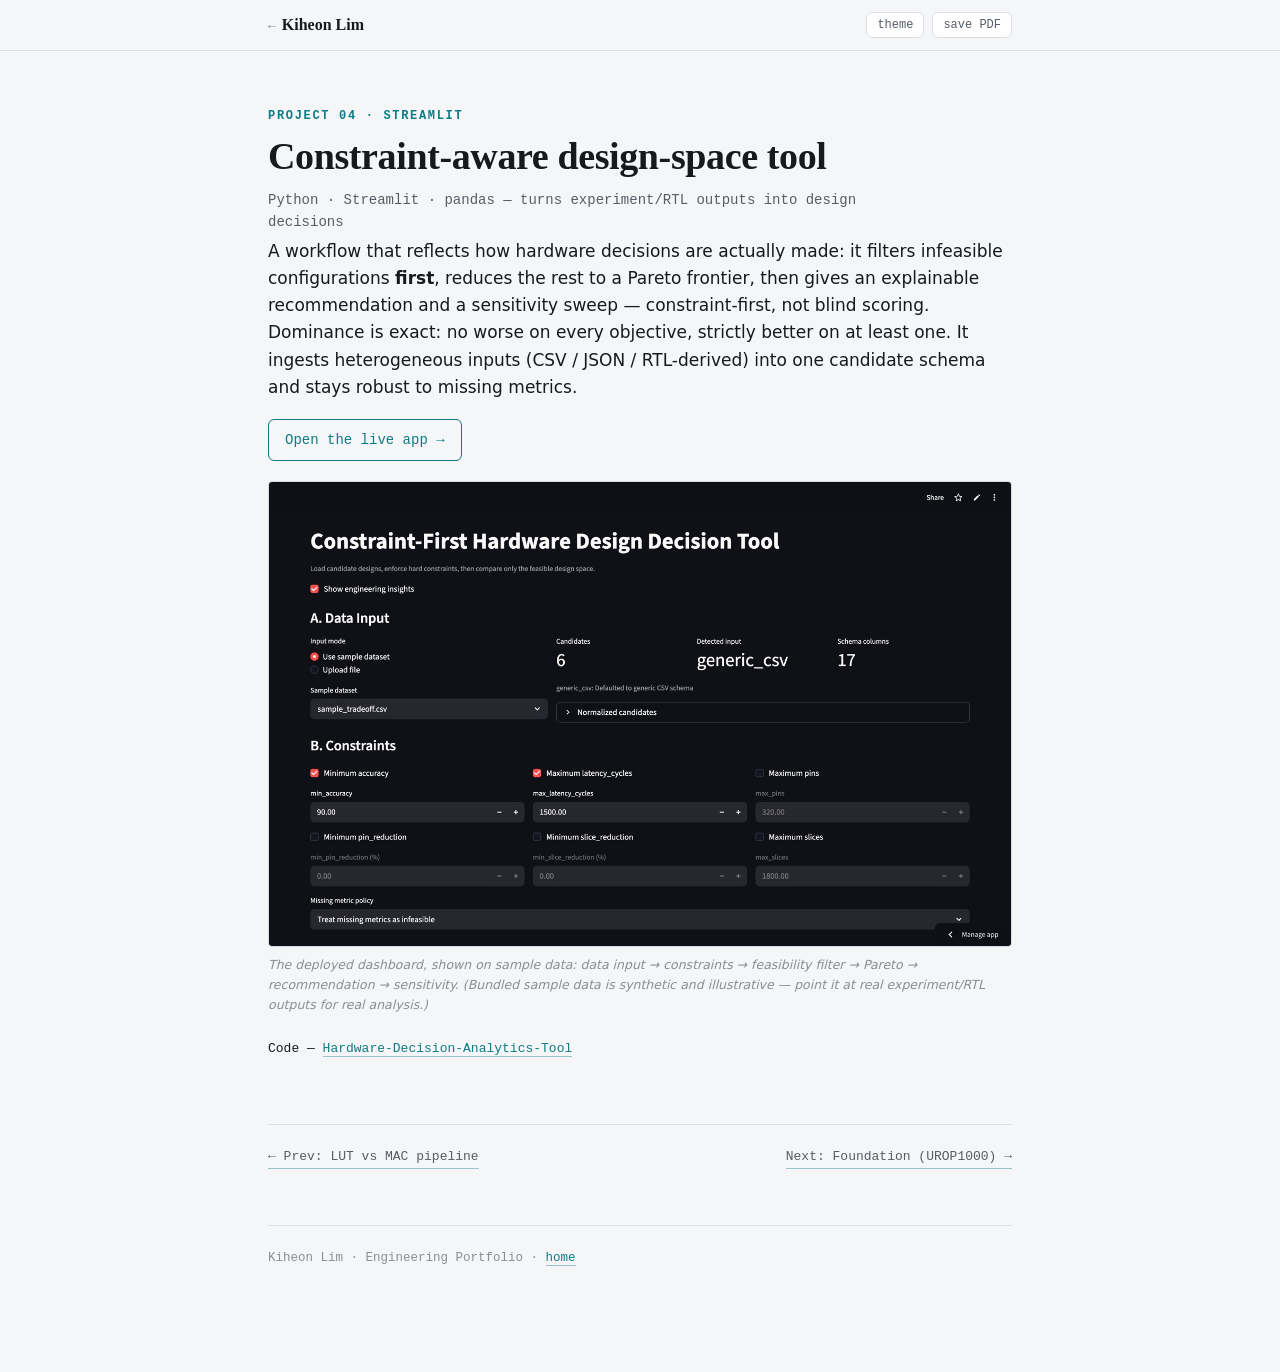
==== projects/decision-tool.html @ 4f08d42a "Restructure into multi-page site: landing + per-project detail pages Shared styles.css/script.js, pr" ====
<!DOCTYPE html>
<html lang="en">
<head>
  <meta charset="UTF-8" />
  <meta name="viewport" content="width=device-width, initial-scale=1.0" />
  <title>Constraint-aware design-space tool — Kiheon Lim</title>
  <meta name="description" content="A deployed Streamlit tool that turns experiment/RTL outputs into design decisions: feasibility filter → Pareto → explainable recommendation." />
  <meta name="theme-color" content="#0E7C86" />
  <meta property="og:title" content="Constraint-aware design-space tool" />
  <meta property="og:description" content="Deployed constraint-first decision dashboard: feasibility → Pareto → recommendation → sensitivity." />
  <link rel="stylesheet" href="/styles.css" />
  <script>(function(){try{var t=localStorage.getItem('theme');if(t)document.documentElement.setAttribute('data-theme',t);}catch(e){}})();</script>
</head>
<body>
  <nav class="nav">
    <div class="nav-inner">
      <a class="nav-home" href="/"><span class="back">←</span>Kiheon Lim</a>
      <div class="nav-ctrl">
        <button id="themeBtn" type="button" aria-label="Toggle light or dark theme">theme</button>
        <button id="printBtn" type="button" aria-label="Save as PDF">save PDF</button>
      </div>
    </div>
  </nav>

  <div class="wrap content">
    <header class="proj-header">
      <div class="eyebrow">Project 04 · Streamlit</div>
      <h1>Constraint-aware design-space tool</h1>
      <p class="lede">Python · Streamlit · pandas — turns experiment/RTL outputs into design decisions</p>
    </header>

    <p>A workflow that reflects how hardware decisions are actually made: it filters infeasible configurations <strong>first</strong>, reduces the rest to a Pareto frontier, then gives an explainable recommendation and a sensitivity sweep — constraint-first, not blind scoring. Dominance is exact: no worse on every objective, strictly better on at least one. It ingests heterogeneous inputs (CSV / JSON / RTL-derived) into one candidate schema and stays robust to missing metrics.</p>

    <p style="margin:18px 0;">
      <a href="https://hardware-aware-neural-network-trade-off-analysis-dashboard-esw.streamlit.app" style="font-family:var(--mono);font-size:14px;border:1px solid var(--accent);border-radius:6px;padding:9px 16px;display:inline-block;">Open the live app →</a>
    </p>

    <figure>
      <img class="fig-img" src="/assets/tool_ui.jpg" alt="Screenshot of the deployed Streamlit decision tool showing data input, constraints, and the feasible-candidate view" />
      <figcaption>The deployed dashboard, shown on sample data: data input → constraints → feasibility filter → Pareto → recommendation → sensitivity. (Bundled sample data is synthetic and illustrative — point it at real experiment/RTL outputs for real analysis.)</figcaption>
    </figure>

    <p style="margin-top:24px;font-family:var(--mono);font-size:13px;">Code — <a href="https://github.com/jkhlim125/Hardware-Decision-Analytics-Tool">Hardware-Decision-Analytics-Tool</a></p>

    <div class="prevnext">
      <a href="/projects/lut-vs-mac.html">← Prev: LUT vs MAC pipeline</a>
      <a href="/projects/foundation.html">Next: Foundation (UROP1000) →</a>
    </div>
    <footer class="site">Kiheon Lim · Engineering Portfolio · <a href="/">home</a></footer>
  </div>
  <script src="/script.js"></script>
</body>
</html>
---- styles.css ----
/* ===== Kiheon Lim — portfolio site ===== */
:root {
  --paper:#F5F6F7; --surface:#FFFFFF; --ink:#17191D; --muted:#565D65;
  --faint:#878E96; --rule:#DBDFE3; --accent:#0E7C86; --accent-soft:#E4F0F1;
  --serif:'Charter','Iowan Old Style','Palatino Linotype',Georgia,'Times New Roman',serif;
  --sans:system-ui,-apple-system,'Segoe UI',Roboto,Helvetica,Arial,sans-serif;
  --mono:ui-monospace,'SF Mono','JetBrains Mono',Menlo,Consolas,monospace;
}
@media (prefers-color-scheme: dark) {
  :root {
    --paper:#0F1113; --surface:#16191C; --ink:#E7E9EB; --muted:#9AA1A8;
    --faint:#6C737B; --rule:#262A2F; --accent:#38B2BD; --accent-soft:#122F34;
  }
}
:root[data-theme="light"] {
  --paper:#F5F6F7; --surface:#FFFFFF; --ink:#17191D; --muted:#565D65;
  --faint:#878E96; --rule:#DBDFE3; --accent:#0E7C86; --accent-soft:#E4F0F1;
}
:root[data-theme="dark"] {
  --paper:#0F1113; --surface:#16191C; --ink:#E7E9EB; --muted:#9AA1A8;
  --faint:#6C737B; --rule:#262A2F; --accent:#38B2BD; --accent-soft:#122F34;
}

* { box-sizing:border-box; }
html { background:var(--paper); scroll-behavior:smooth; }
body {
  margin:0; background:var(--paper); color:var(--ink);
  font-family:var(--sans); font-size:17px; line-height:1.6; -webkit-font-smoothing:antialiased;
}
.wrap { max-width:800px; margin:0 auto; padding:0 28px 96px; }

h1,h2,h3 { font-family:var(--serif); font-weight:600; text-wrap:balance; line-height:1.18; }
.eyebrow { font-family:var(--mono); font-size:12px; letter-spacing:.14em; text-transform:uppercase; color:var(--accent); font-weight:600; }
p { margin:0 0 1em; }
a { color:var(--accent); text-decoration:none; }
a:focus-visible, button:focus-visible { outline:2px solid var(--accent); outline-offset:2px; border-radius:2px; }
strong { font-weight:650; }
em { font-style:italic; }

/* ---- top nav ---- */
.nav {
  position:sticky; top:0; z-index:40; background:color-mix(in srgb, var(--paper) 88%, transparent);
  backdrop-filter:blur(8px); border-bottom:1px solid var(--rule);
}
.nav-inner { max-width:800px; margin:0 auto; padding:12px 28px; display:flex; align-items:center; justify-content:space-between; gap:16px; }
.nav-home { font-family:var(--serif); font-weight:600; font-size:16px; color:var(--ink); }
.nav-home:hover { color:var(--accent); }
.nav-home .back { color:var(--faint); font-family:var(--mono); font-size:13px; margin-right:6px; }
.nav-ctrl { display:flex; gap:8px; }
.nav-ctrl button {
  font-family:var(--mono); font-size:12px; color:var(--muted); background:var(--surface);
  border:1px solid var(--rule); border-radius:6px; padding:6px 10px; cursor:pointer; line-height:1;
  transition:border-color .15s, color .15s;
}
.nav-ctrl button:hover { color:var(--accent); border-color:var(--accent); }

/* ---- hero (home) ---- */
.hero { padding:64px 0 8px; }
.hero h1 { font-size:clamp(38px,7vw,52px); margin:8px 0 8px; letter-spacing:-.015em; }
.hero .tagline { font-size:20px; color:var(--muted); font-family:var(--serif); font-style:italic; margin:0 0 22px; max-width:60ch; }
.focus-line { font-family:var(--mono); font-size:13px; color:var(--ink); background:var(--accent-soft); border-left:2px solid var(--accent); padding:11px 15px; margin:0 0 30px; border-radius:0 3px 3px 0; }
.meta { display:flex; flex-wrap:wrap; gap:6px 22px; font-family:var(--mono); font-size:13px; color:var(--muted); padding-top:18px; border-top:1px solid var(--rule); }
.meta a { color:var(--muted); }
.meta a:hover { color:var(--accent); }

/* ---- section label ---- */
.section-label { font-family:var(--mono); font-size:12px; letter-spacing:.12em; text-transform:uppercase; color:var(--faint); margin:56px 0 20px; padding-bottom:10px; border-bottom:1px solid var(--rule); }

/* ---- project cards ---- */
.cards { display:grid; grid-template-columns:1fr 1fr; gap:16px; }
@media (max-width:640px){ .cards { grid-template-columns:1fr; } }
.card {
  display:flex; flex-direction:column; border:1px solid var(--rule); border-radius:6px;
  background:var(--surface); padding:20px 20px 18px; text-decoration:none; color:var(--ink);
  transition:border-color .15s, transform .15s;
}
.card:hover { border-color:var(--accent); transform:translateY(-2px); }
.card.featured { grid-column:1 / -1; }
.card .c-no { font-family:var(--mono); font-size:12px; color:var(--faint); font-weight:600; letter-spacing:.06em; }
.card h3 { font-size:20px; margin:6px 0 8px; }
.card .c-desc { font-size:14.5px; color:var(--muted); margin:0 0 14px; line-height:1.5; }
.card .c-stat { font-family:var(--mono); font-size:13px; color:var(--accent); font-variant-numeric:tabular-nums; margin-bottom:12px; }
.card .c-foot { margin-top:auto; display:flex; align-items:center; justify-content:space-between; gap:10px; }
.tags { display:flex; flex-wrap:wrap; gap:6px; }
.tag { font-family:var(--mono); font-size:11px; color:var(--muted); border:1px solid var(--rule); border-radius:20px; padding:2px 8px; }
.card .go { font-family:var(--mono); font-size:12.5px; color:var(--accent); white-space:nowrap; }

/* ---- project detail header ---- */
.proj-header { padding:56px 0 4px; }
.proj-header h1 { font-size:clamp(28px,5vw,38px); margin:8px 0 10px; letter-spacing:-.01em; }
.proj-header .lede { font-family:var(--mono); font-size:14px; color:var(--muted); margin:0; }

/* ---- content blocks (shared with detail pages) ---- */
h2 { font-size:24px; margin:44px 0 4px; }
h3.blk { font-size:17px; margin:32px 0 8px; color:var(--ink); font-family:var(--serif); }
h3.blk .k { font-family:var(--mono); font-size:12px; color:var(--accent); text-transform:uppercase; letter-spacing:.08em; display:block; margin-bottom:2px; font-weight:600; }
.content p, .content ul { max-width:70ch; }
ul.tight { margin:6px 0 0; padding-left:18px; }
ul.tight li { margin-bottom:6px; }
p code, li code { background:var(--surface); border:1px solid var(--rule); padding:.5px 4px; border-radius:3px; font-family:var(--mono); font-size:13px; }
.content a { border-bottom:1px solid color-mix(in srgb, var(--accent) 40%, transparent); }
.content a:hover { border-bottom-color:var(--accent); }

/* results stat row */
.results { display:flex; flex-wrap:wrap; gap:0; border:1px solid var(--rule); border-radius:4px; margin:20px 0; overflow:hidden; }
.results .r { flex:1 1 150px; padding:15px 18px; border-right:1px solid var(--rule); }
.results .r:last-child { border-right:none; }
.results .v { font-family:var(--mono); font-size:25px; font-weight:600; color:var(--ink); font-variant-numeric:tabular-nums; line-height:1; }
.results .v .u { font-size:14px; color:var(--muted); }
.results .l { font-size:12.5px; color:var(--muted); margin-top:6px; line-height:1.35; }
.results .r.key .v { color:var(--accent); }

/* tables */
.tbl-scroll { overflow-x:auto; margin:16px 0 6px; }
table { border-collapse:collapse; width:100%; font-size:14px; }
th,td { text-align:left; padding:7px 14px 7px 0; border-bottom:1px solid var(--rule); white-space:nowrap; }
th { font-family:var(--mono); font-size:11.5px; letter-spacing:.06em; text-transform:uppercase; color:var(--faint); font-weight:600; }
td { font-family:var(--mono); color:var(--ink); font-variant-numeric:tabular-nums; }
td.t { font-family:var(--sans); white-space:normal; color:var(--muted); }
.num { text-align:right; }
caption { caption-side:bottom; text-align:left; font-size:12.5px; color:var(--faint); padding-top:8px; font-style:italic; }

/* figures */
figure { margin:20px 0; }
.fig-img { display:block; width:100%; height:auto; border:1px solid var(--rule); border-radius:4px; background:#fff; }
.fig-col { display:flex; flex-direction:column; gap:16px; }
.fig-lbl { font-family:var(--mono); font-size:12px; color:var(--accent); font-weight:600; margin-bottom:5px; }
figcaption { font-size:12.5px; color:var(--faint); margin-top:8px; font-style:italic; }
.fig-2 { display:grid; grid-template-columns:1fr 1fr; gap:12px; }
@media (max-width:640px){ .fig-2 { grid-template-columns:1fr; } }

.proj-specs { display:flex; flex-wrap:wrap; gap:4px 20px; font-family:var(--mono); font-size:12.5px; color:var(--muted); margin:14px 0 6px; }
.proj-specs b { color:var(--ink); font-weight:600; }

/* prev/next */
.prevnext { display:flex; justify-content:space-between; gap:16px; margin-top:64px; padding-top:22px; border-top:1px solid var(--rule); font-family:var(--mono); font-size:13px; }
.prevnext a { color:var(--muted); }
.prevnext a:hover { color:var(--accent); }
.prevnext .disabled { color:var(--faint); opacity:.4; pointer-events:none; }

footer.site { margin-top:56px; padding:22px 0 8px; border-top:1px solid var(--rule); font-family:var(--mono); font-size:12.5px; color:var(--faint); }

@media (prefers-reduced-motion:reduce){ html{ scroll-behavior:auto; } * { transition:none !important; } }

@media print {
  :root { --paper:#fff; --surface:#fff; --ink:#111; --muted:#444; --faint:#777; --rule:#ccc; --accent:#0E7C86; --accent-soft:#eef5f5; }
  .nav, .prevnext, .nav-ctrl { display:none; }
  body { font-size:11pt; }
  .wrap { padding:0; max-width:none; }
  section, .results, .tbl-scroll, figure { page-break-inside:avoid; }
  a { color:#111; }
}
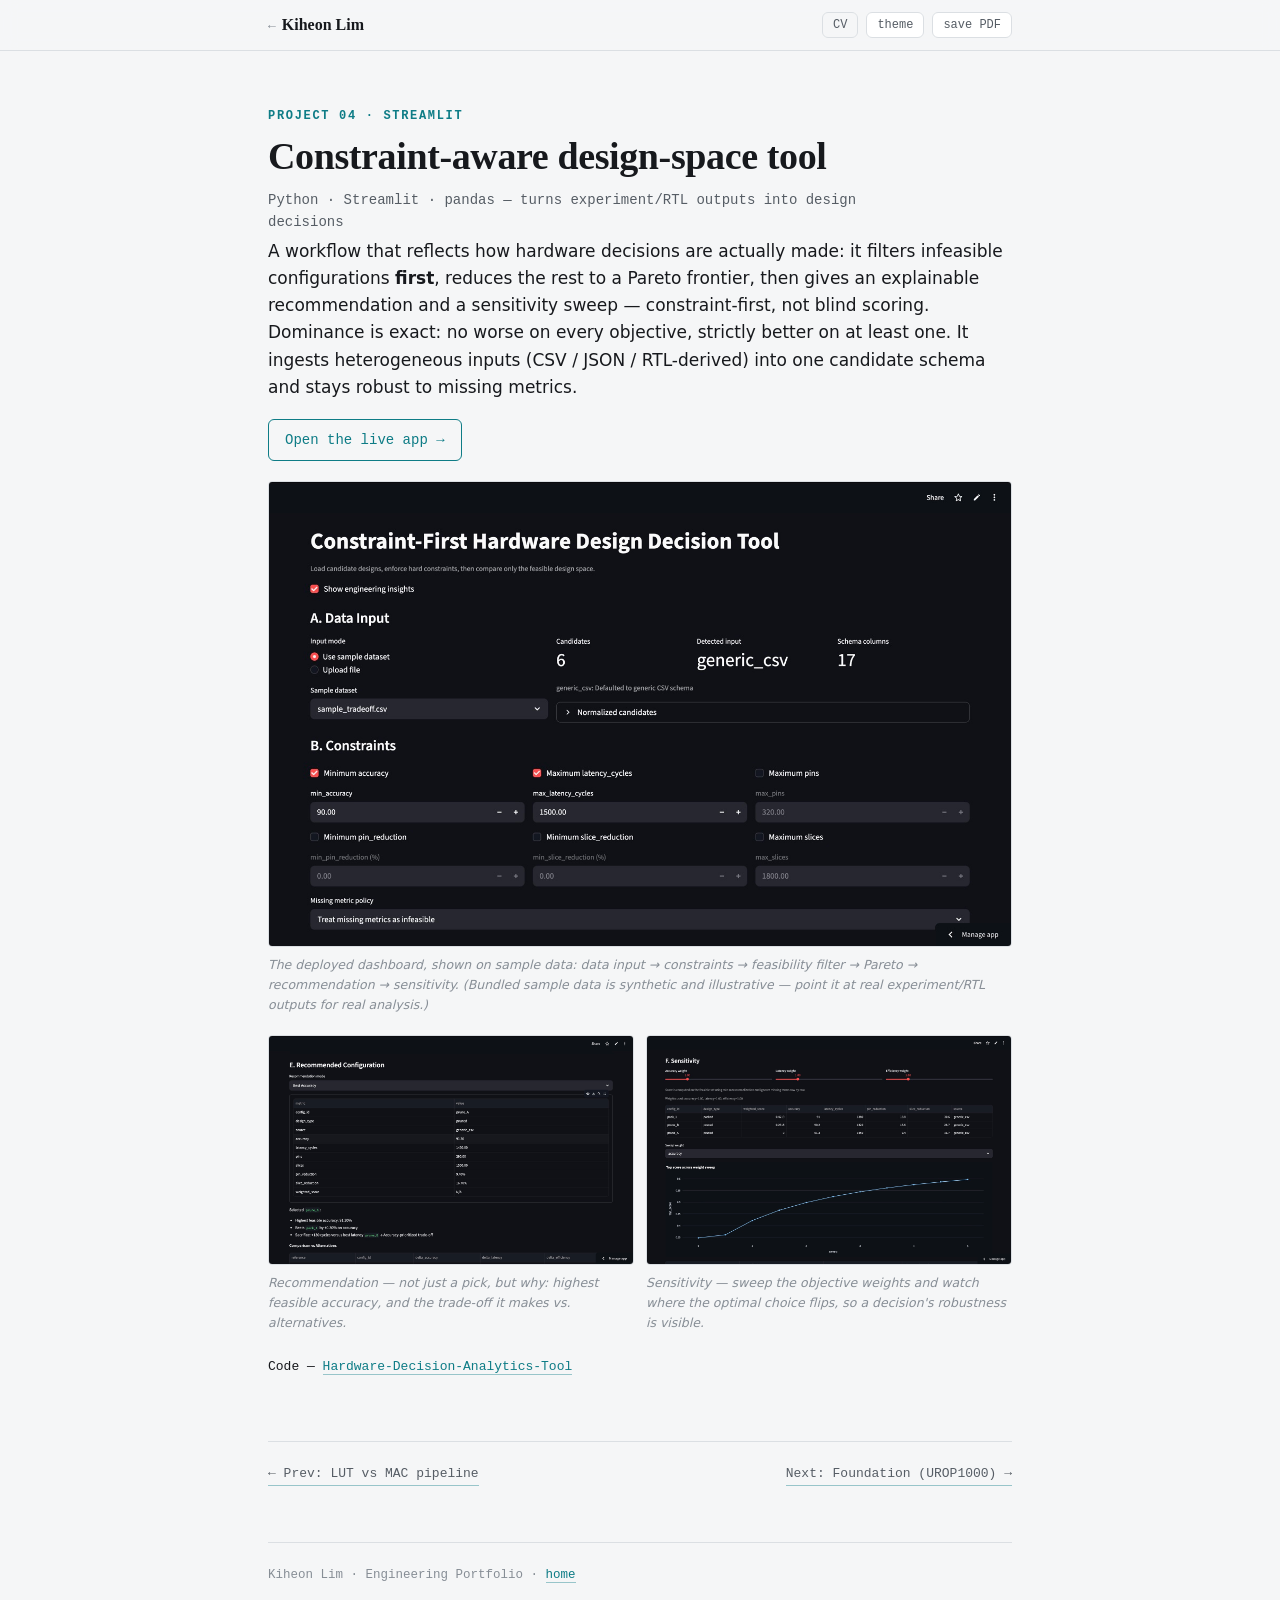
==== commit eb682e63: "Add CV page + downloadable PDF, more figures per project, CV in nav - /cv.html with full CV; /Kiheon" ====
--- a/projects/decision-tool.html
+++ b/projects/decision-tool.html
@@ -15,7 +15,7 @@
   <nav class="nav">
     <div class="nav-inner">
       <a class="nav-home" href="/"><span class="back">←</span>Kiheon Lim</a>
-      <div class="nav-ctrl">
+      <div class="nav-ctrl"><a class="navlink" href="/cv.html">CV</a>
         <button id="themeBtn" type="button" aria-label="Toggle light or dark theme">theme</button>
         <button id="printBtn" type="button" aria-label="Save as PDF">save PDF</button>
       </div>
@@ -40,6 +40,17 @@
       <figcaption>The deployed dashboard, shown on sample data: data input → constraints → feasibility filter → Pareto → recommendation → sensitivity. (Bundled sample data is synthetic and illustrative — point it at real experiment/RTL outputs for real analysis.)</figcaption>
     </figure>
 
+    <div class="fig-2">
+      <figure style="margin:0;">
+        <img class="fig-img" src="/assets/tool_recommend.jpg" alt="Recommendation panel selecting a configuration with an explicit explanation of why it was chosen and what trade-off it makes" />
+        <figcaption>Recommendation — not just a pick, but why: highest feasible accuracy, and the trade-off it makes vs. alternatives.</figcaption>
+      </figure>
+      <figure style="margin:0;">
+        <img class="fig-img" src="/assets/tool_sensitivity.jpg" alt="Sensitivity view with accuracy, latency, and efficiency weight sliders and a curve of the top score across a weight sweep" />
+        <figcaption>Sensitivity — sweep the objective weights and watch where the optimal choice flips, so a decision's robustness is visible.</figcaption>
+      </figure>
+    </div>
+
     <p style="margin-top:24px;font-family:var(--mono);font-size:13px;">Code — <a href="https://github.com/jkhlim125/Hardware-Decision-Analytics-Tool">Hardware-Decision-Analytics-Tool</a></p>
 
     <div class="prevnext">
--- a/styles.css
+++ b/styles.css
@@ -46,7 +46,12 @@
 .nav-home { font-family:var(--serif); font-weight:600; font-size:16px; color:var(--ink); }
 .nav-home:hover { color:var(--accent); }
 .nav-home .back { color:var(--faint); font-family:var(--mono); font-size:13px; margin-right:6px; }
-.nav-ctrl { display:flex; gap:8px; }
+.nav-ctrl { display:flex; gap:8px; align-items:center; }
+.nav-ctrl .navlink {
+  font-family:var(--mono); font-size:12px; color:var(--muted); border:1px solid var(--rule);
+  border-radius:6px; padding:6px 10px; line-height:1; transition:border-color .15s, color .15s;
+}
+.nav-ctrl .navlink:hover { color:var(--accent); border-color:var(--accent); }
 .nav-ctrl button {
   font-family:var(--mono); font-size:12px; color:var(--muted); background:var(--surface);
   border:1px solid var(--rule); border-radius:6px; padding:6px 10px; cursor:pointer; line-height:1;
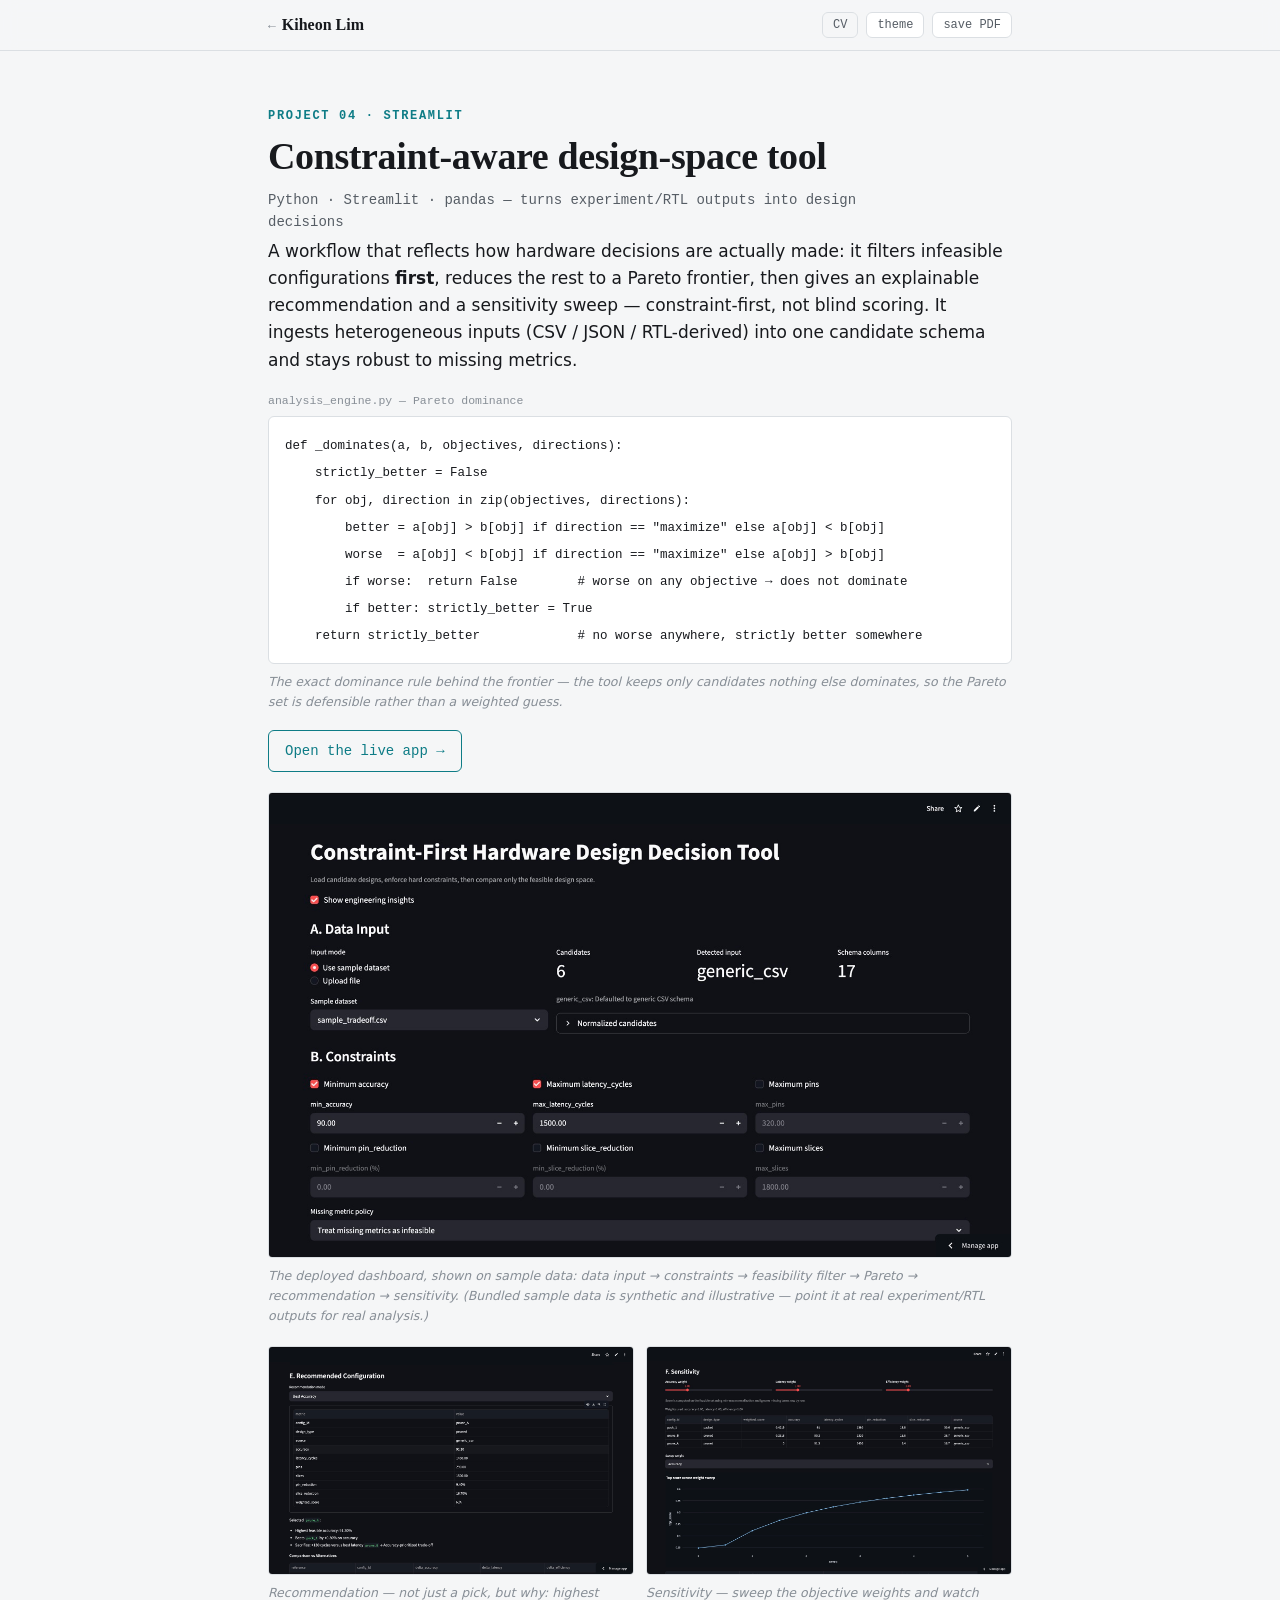
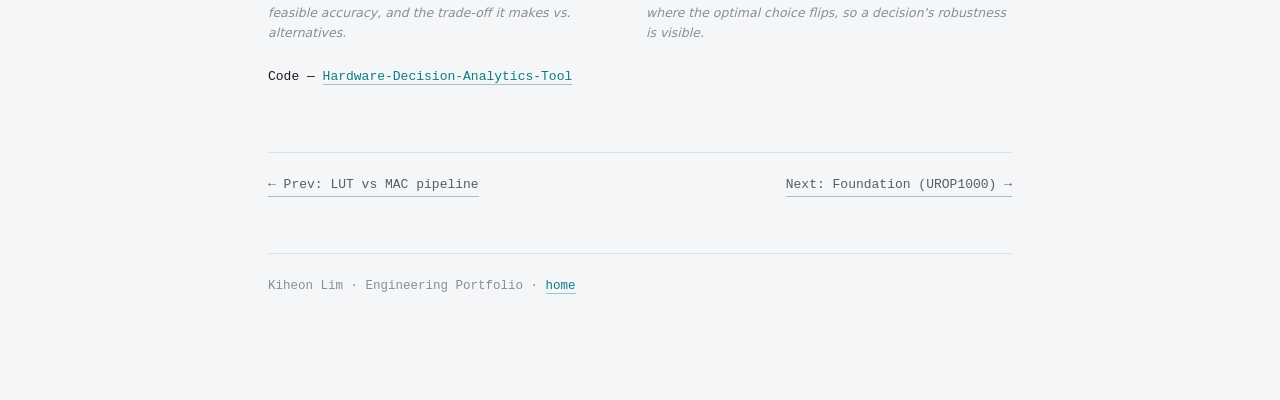
==== commit 92c68ecf: "Add About section and real code snippets to project pages" ====
--- a/projects/decision-tool.html
+++ b/projects/decision-tool.html
@@ -29,7 +29,20 @@
       <p class="lede">Python · Streamlit · pandas — turns experiment/RTL outputs into design decisions</p>
     </header>
 
-    <p>A workflow that reflects how hardware decisions are actually made: it filters infeasible configurations <strong>first</strong>, reduces the rest to a Pareto frontier, then gives an explainable recommendation and a sensitivity sweep — constraint-first, not blind scoring. Dominance is exact: no worse on every objective, strictly better on at least one. It ingests heterogeneous inputs (CSV / JSON / RTL-derived) into one candidate schema and stays robust to missing metrics.</p>
+    <p>A workflow that reflects how hardware decisions are actually made: it filters infeasible configurations <strong>first</strong>, reduces the rest to a Pareto frontier, then gives an explainable recommendation and a sensitivity sweep — constraint-first, not blind scoring. It ingests heterogeneous inputs (CSV / JSON / RTL-derived) into one candidate schema and stays robust to missing metrics.</p>
+
+    <div class="code">
+      <div class="fname">analysis_engine.py — Pareto dominance</div>
+      <pre class="snippet"><code>def _dominates(a, b, objectives, directions):
+    strictly_better = False
+    for obj, direction in zip(objectives, directions):
+        better = a[obj] &gt; b[obj] if direction == "maximize" else a[obj] &lt; b[obj]
+        worse  = a[obj] &lt; b[obj] if direction == "maximize" else a[obj] &gt; b[obj]
+        if worse:  return False        # worse on any objective → does not dominate
+        if better: strictly_better = True
+    return strictly_better             # no worse anywhere, strictly better somewhere</code></pre>
+      <div class="cap">The exact dominance rule behind the frontier — the tool keeps only candidates nothing else dominates, so the Pareto set is defensible rather than a weighted guess.</div>
+    </div>
 
     <p style="margin:18px 0;">
       <a href="https://hardware-aware-neural-network-trade-off-analysis-dashboard-esw.streamlit.app" style="font-family:var(--mono);font-size:14px;border:1px solid var(--accent);border-radius:6px;padding:9px 16px;display:inline-block;">Open the live app →</a>
--- a/styles.css
+++ b/styles.css
@@ -134,6 +134,17 @@
 .fig-2 { display:grid; grid-template-columns:1fr 1fr; gap:12px; }
 @media (max-width:640px){ .fig-2 { grid-template-columns:1fr; } }
 
+/* about (home) */
+.about p { max-width:68ch; color:var(--ink); }
+.about p + p { margin-top:0; }
+
+/* code snippets */
+.code { margin:18px 0; }
+.code .fname { font-family:var(--mono); font-size:11.5px; color:var(--faint); margin-bottom:6px; }
+pre.snippet { background:var(--surface); border:1px solid var(--rule); border-radius:6px; padding:14px 16px; overflow-x:auto; margin:0; }
+pre.snippet code { font-family:var(--mono); font-size:12.5px; line-height:1.55; color:var(--ink); white-space:pre; background:none; border:none; padding:0; }
+.code .cap { font-size:12.5px; color:var(--faint); margin-top:8px; font-style:italic; }
+
 .proj-specs { display:flex; flex-wrap:wrap; gap:4px 20px; font-family:var(--mono); font-size:12.5px; color:var(--muted); margin:14px 0 6px; }
 .proj-specs b { color:var(--ink); font-weight:600; }
 
